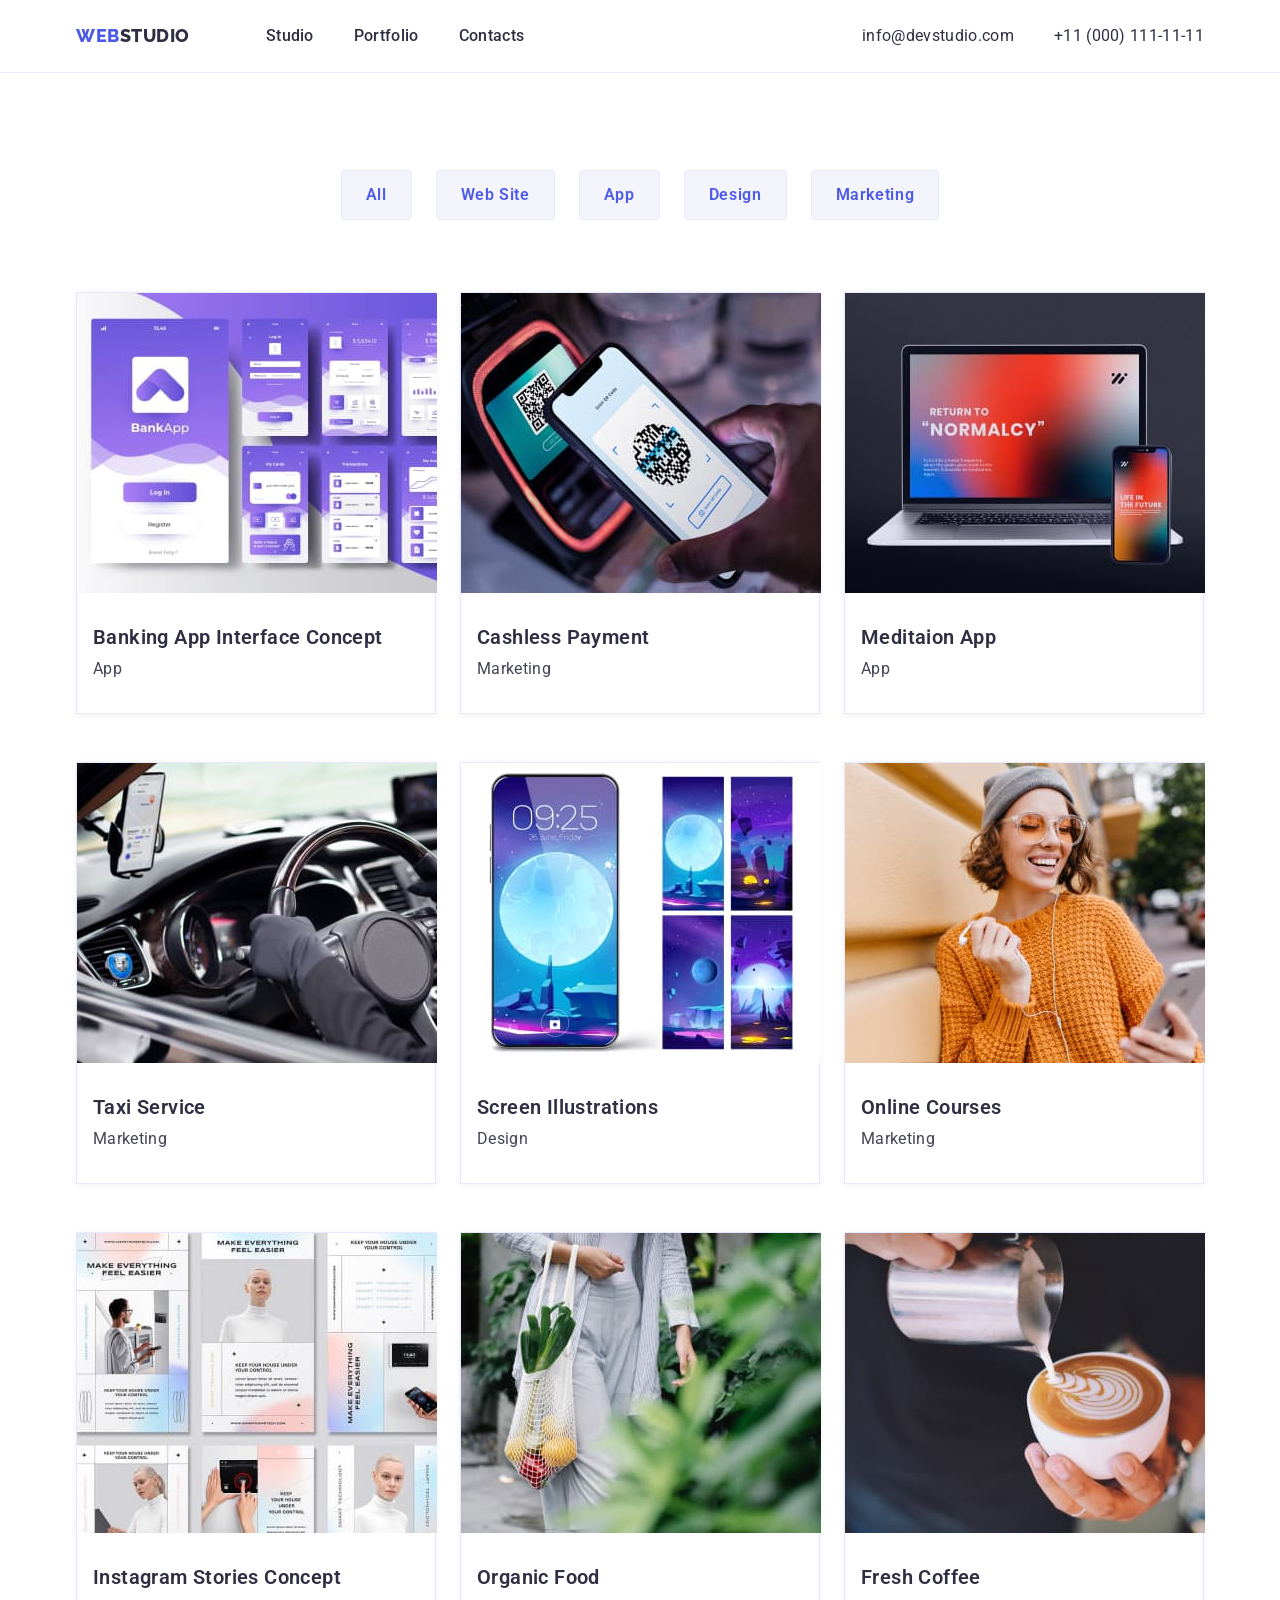
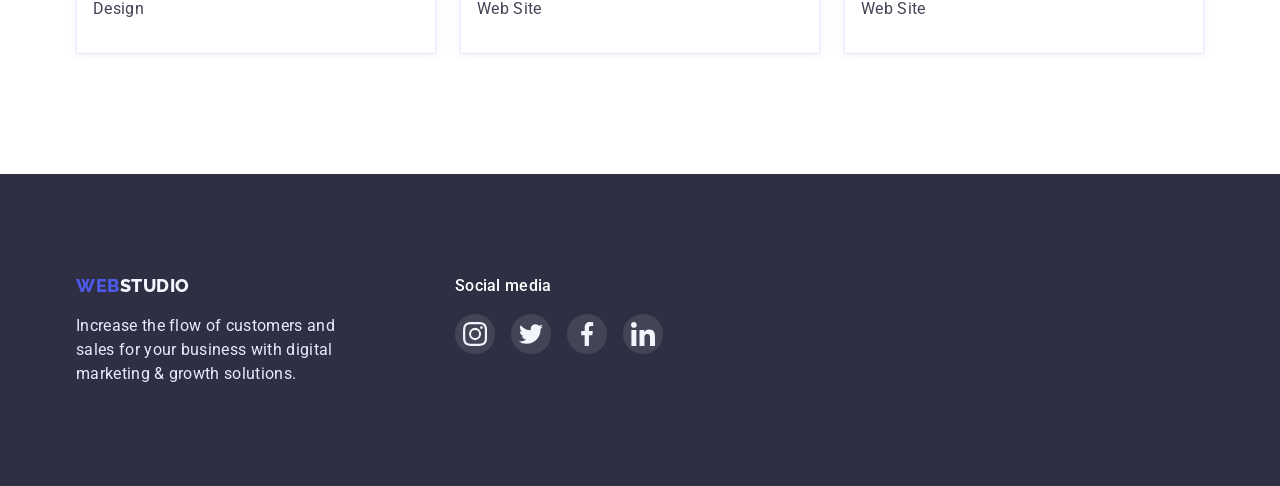
==== portfolio.html @ 6fff5f13 "update html and css files added modal window" ====
<!DOCTYPE html>
<html lang="en">
  <head>
    <meta charset="UTF-8" />
    <meta http-equiv="X-UA-Compatible" content="IE=edge" />
    <meta name="viewport" content="width=device-width, initial-scale=1.0" />
    <title>Document</title>
    <link rel="preconnect" href="https://fonts.googleapis.com" />
    <link rel="preconnect" href="https://fonts.gstatic.com" crossorigin />
    <link
      href="https://fonts.googleapis.com/css2?family=Raleway:wght@800&family=Roboto:wght@400;500;700;900&display=swap"
      rel="stylesheet"
    />
    <link
      rel="stylesheet"
      href="https://cdn.jsdelivr.net/npm/modern-normalize@1.1.0/modern-normalize.min.css"
    />
    <link rel="stylesheet" href="./css/modern-normalize.css" />
    <link rel="stylesheet" href="./css/styles.css" />
  </head>
  <body>
    <!-- Header -->
    <header class="main-header">
      <div class="container header-container">
        <nav class="page-nav">
          <a class="logo link list" href="./index.html"
            ><span class="web">WEB</span><span class="studio">STUDIO</span>
          </a>
          <ul class="menu list">
            <li class="menu-item">
              <a class="menu-link link" href="./index.html">Studio</a>
            </li>
            <li class="menu-item">
              <a class="menu-link link" href="./portfolio.html">Portfolio</a>
            </li>
            <li class="menu-item">
              <a class="menu-link link" href="">Contacts</a>
            </li>
          </ul>
        </nav>
        <ul class="contacts list">
          <li class="contact-item">
            <a class="contact-mail link" href="">info@devstudio.com</a>
          </li>
          <li class="contact-item">
            <a class="contact-tel link" href="">+11 (000) 111-11-11</a>
          </li>
        </ul>
      </div>
    </header>
    <main>
      <!-- Services and Products -->
      <section class="services-port">
        <div class="services-port-cont container">
          <h1 class="hidden">Services</h1>
          <ul class="services-port-item list">
            <li class="service-port-btn">
              <button class="service-btn" type="button">All</button>
            </li>
            <li class="service-port-btn">
              <button class="service-btn" type="button">Web Site</button>
            </li>
            <li class="service-port-btn">
              <button class="service-btn" type="button">App</button>
            </li>
            <li class="service-port-btn">
              <button class="service-btn" type="button">Design</button>
            </li>
            <li class="service-port-btn">
              <button class="service-btn" type="button">Marketing</button>
            </li>
          </ul>
        </div>
        <!-- Products -->
        <div class="products-cont container">
          <ul class="product-list list">
            <li class="product-item">
              <a class="product-img" href="">
                <img
                  src="./images/bankapp.jpg"
                  alt="bankapp"
                  width="360"
                  height="300"
                />
              </a>
              <div class="product-tt">
                <h2 class="product-title">Banking App Interface Concept</h2>
                <p class="product-text">App</p>
              </div>
            </li>
            <li class="product-item">
              <a class="product-img" href="">
                <img
                  src="./images/cashless.jpg"
                  alt="cashless"
                  width="360"
                  height="300"
                />
              </a>
              <div class="product-tt">
                <h2 class="product-title">Cashless Payment</h2>
                <p class="product-text">Marketing</p>
              </div>
            </li>

            <li class="product-item">
              <a class="product-img" href=""
                ><img
                  src="./images/meditaion.jpg"
                  alt="meditaion"
                  width="360"
                  height="300"
                />
              </a>
              <div class="product-tt">
                <h2 class="product-title">Meditaion App</h2>
                <p class="product-text">App</p>
              </div>
            </li>
            <!-- 3-6 -->
            <li class="product-item">
              <a class="product-img" href=""
                ><img
                  src="./images/taxi.jpg"
                  alt="taxi"
                  width="360"
                  height="300"
              /></a>
              <div class="product-tt">
                <h2 class="product-title">Taxi Service</h2>
                <p class="product-text">Marketing</p>
              </div>
            </li>
            <li class="product-item">
              <a class="product-img" href=""
                ><img
                  src="./images/screen.jpg"
                  alt="screen"
                  width="360"
                  height="300"
              /></a>
              <div class="product-tt">
                <h2 class="product-title">Screen Illustrations</h2>
                <p class="product-text">Design</p>
              </div>
            </li>
            <li class="product-item">
              <a class="product-img" href=""
                ><img
                  src="./images/courses.jpg"
                  alt="courses"
                  width="360"
                  height="300"
                />
              </a>
              <div class="product-tt">
                <h2 class="product-title">Online Courses</h2>
                <p class="product-text">Marketing</p>
              </div>
            </li>
            <!-- 6-9 -->
            <li class="product-item">
              <a class="product-img" href=""
                ><img
                  src="./images/instagram.jpg"
                  alt="instagram"
                  width="360"
                  height="300"
              /></a>
              <div class="product-tt">
                <h2 class="product-title">Instagram Stories Concept</h2>
                <p class="product-text">Design</p>
              </div>
            </li>
            <li class="product-item">
              <a class="product-img" href=""
                ><img
                  src="./images/food.jpg"
                  alt="food"
                  width="360"
                  height="300"
              /></a>
              <div class="product-tt">
                <h2 class="product-title">Organic Food</h2>
                <p class="product-text">Web Site</p>
              </div>
            </li>
            <li class="product-item">
              <a class="product-img" href=""
                ><img
                  src="./images/coffee.jpg"
                  alt="coffee"
                  width="360"
                  height="300"
              /></a>
              <div class="product-tt">
                <h2 class="product-title">Fresh Coffee</h2>
                <p class="product-text">Web Site</p>
              </div>
            </li>
          </ul>
        </div>
      </section>
    </main>
    <!-- FOOTER -->
    <footer class="footer">
      <div class="footer-cont container">
        <div class="footer-logo-text">
          <a class="logo link list" href="./index.html"
            ><span class="web">WEB</span
            ><span class="footer-studio">STUDIO </span>
          </a>
          <p class="footer-text">
            Increase the flow of customers and <br />
            sales for your business with digital <br />
            marketing & growth solutions.
          </p>
        </div>
        <div class="social-media">
          <h4 class="footer-media-text">Social media</h4>
          <ul class="footer-list list">
            <li class="footer-list-item">
              <a href="" class="footer-list-link">
                <svg class="footer-list-icon" width="24" height="24">
                  <use href="./images/icons.svg#icon-instagram"></use>
                </svg>
              </a>
            </li>
            <li class="footer-list-item">
              <a href="" class="footer-list-link">
                <svg class="footer-list-icon" width="24" height="24">
                  <use href="./images/icons.svg#icon-twitter"></use>
                </svg>
              </a>
            </li>
            <li class="footer-list-item">
              <a href="" class="footer-list-link">
                <svg class="footer-list-icon" width="24" height="24">
                  <use href="./images/icons.svg#icon-facebook"></use>
                </svg>
              </a>
            </li>
            <li class="footer-list-item">
              <a href="" class="footer-list-link">
                <svg class="footer-list-icon" width="24" height="24">
                  <use href="./images/icons.svg#icon-linkedin"></use>
                </svg>
              </a>
            </li>
          </ul>
        </div>
      </div>
    </footer>
  </body>
</html>
---- css/styles.css ----
:root {
  --primary-font: "Roboto", sans-serif;
  --secondary-font: "Raleway", sans-serif;
  --primary-text-color: #2e2f42;
  --secondary-text-color: #434455;
}

h1,
h2,
h3,
h4,
p {
  margin: 0;
}

ul,
ol {
  margin: 0;
  padding-left: 0;
}

img {
  display: block;
}

button {
  cursor: pointer;
}
.list {
  list-style: none;
}
.link {
  text-decoration: none;
}

body {
  font-family: var(--primary-font);
  color: var(--primary-text-color);
}

.container {
  width: 1158px;
  margin: 0 auto;
  padding-left: 15px;
  padding-right: 15px;
}
/* HEADER */
/* _____________________________ */
.main-header {
  background-color: #ffffff;
  border-bottom: 1px solid #e7e9fc;
  padding-top: 24px;
  padding-bottom: 24px;
}

.header-container {
  display: flex;
  align-items: center;
}
.page-nav {
  display: flex;
  align-items: center;
}

.menu {
  display: flex;
  margin-left: 76px;
}

.menu-item:not(:last-child) {
  margin-right: 40px;
}

.menu-link {
  font-weight: 500;
  font-size: 16px;
  line-height: 1.5;
  letter-spacing: 0.02em;
  color: var(--primary-text-color);
}

.menu-link:hover,
.menu-link:focus {
  color: #4d5ae5;
}
.logo {
  font-family: var(--secondary-font);
  font-weight: 800;
  font-size: 18px;
  line-height: 1.33;
  letter-spacing: 0.03em;
  text-transform: uppercase;
}
.web {
  color: #4d5ae5;
}

.studio {
  color: var(--primary-text-color);
}

.contacts {
  display: flex;
  align-items: center;
  margin-left: auto;
}

.contact-item:not(:last-child) {
  margin-right: 40px;
}

.contact-mail,
.contact-tel {
  color: var(--primary-text-color);
  font-size: 16px;
  line-height: 1.5;
  letter-spacing: 0.02em;
}
.contact-mail:hover,
.contact-mail:focus {
  color: #4d5ae5;
}

.contact-tel:hover,
.contact-tel:focus {
  color: #4d5ae5;
}

/* HERO -======================================*/
.hero {
  background-color: #2e2f42;
  background-image: linear-gradient(
      to right,
      rgba(46, 47, 66, 0.7),
      rgba(46, 47, 66, 0.7)
    ),
    url(../images/people-office.jpg);
  margin-left: auto;
  margin-right: auto;
  max-width: 1440px;
  height: 600px;
  background-repeat: no-repeat;
  background-image: cover;
  background-position: center;
  padding-bottom: 188px;
  padding-top: 188px;
}

.hero-container {
  text-align: center;
}

.hero-title {
  font-weight: 700;
  font-size: 56px;
  line-height: 1.07;
  letter-spacing: 0.02em;
  color: #ffffff;
  max-width: 496px;
  margin-right: auto;
  margin-left: auto;
  margin-bottom: 48px;
}

.modal-btn {
  display: inline-block;
  min-width: 169px;
  height: 56px;
  box-shadow: 0px 4px 4px rgba(0, 0, 0, 0.15);
  border-radius: 4px;
  font-weight: 500;
  font-size: 16px;
  line-height: 1.18;
  border-color: transparent;
  letter-spacing: 0.04em;
  color: #ffffff;
  background: #4d5ae5;
}

.modal-btn:hover,
.modal-btn:focus {
  background-color: #404bbf;
  box-shadow: 0px 4px 4px rgba(0, 0, 0, 0.15);
}
/* VALUES ======================================*/
.values {
  padding-top: 120px;
  padding-bottom: 120px;
}
.values-list {
  display: flex;
  justify-content: space-between;
}
.values-item{
  width:264px;
}

.values-item::before {
  width: 264px;
  display: block;
  content: "";
  height: 112px;
  background-repeat: no-repeat;
  background-size: 64px 64px;
  background-position: center;
  background-color: #f4f4fd;
  border-radius: 4px;
}

.values-item-st::before {
  background-image: url(../images/antenna.svg);
}

.values-item-pun::before {
  background-image: url(../images/clock.svg);
}

.values-item-dil::before {
  background-image: url(../images/diagram.svg);
}

.values-item-tec::before {
  background-image: url(../images/astronaut.svg);
}

.values-title {
  font-weight: 600;
  font-size: 20px;
  line-height: 1.2;
  letter-spacing: 0.02em;
  color: var(--primary-text-color);
  padding-top: 8px;
}

.values-text {
  font-size: 16px;
  line-height: 1.5;
  letter-spacing: 0.02em;
  color: var(--secondary-text-color);
  margin-top: 8px;
}

/* SERVICES ========================================*/
.services {
  padding-top: 0px;
  padding-bottom: 120px;
}
.services-list {
  display: flex;
}
.services-item {
  margin-right: 24px;
}

.services-item:not(:last-child) {
  margin-right: 24px;
}

.services-main-title {
  font-weight: 600;
  font-size: 36px;
  line-height: 1.11;
  text-align: center;
  letter-spacing: 0.02em;
  text-transform: capitalize;
  color: var(--primary-text-color);
  margin-bottom: 72px;
}

/* TEAM =====================================*/
.team {
  background: #f4f4fd;
  padding-top: 120px;
  padding-bottom: 120px;
}

.team-list {
  display: flex;
}
.team-item {
  margin-right: 24px;
  box-shadow: 0px 1px 6px rgba(46, 47, 66, 0.08),
    0px 1px 1px rgba(46, 47, 66, 0.16), 0px 2px 1px rgba(46, 47, 66, 0.08);
  border-radius: 0px 0px 4px 4px;
}

.team-item:not(:last-child) {
  margin-right: 24px;
}

.team-title {
  font-weight: 600;
  font-size: 36px;
  line-height: 1.11;
  text-align: center;
  letter-spacing: 0.02em;
  text-transform: capitalize;
  color: var(--primary-text-color);
  margin-bottom: 72px;
}

.team-name {
  font-weight: 600;
  font-size: 20px;
  line-height: 1.2;
  text-align: center;
  letter-spacing: 0.02em;
  color: var(--primary-text-color);
  padding-top: 32px;
  margin-bottom: 8px;
  background-color: #fff;
}

.team-position {
  font-size: 16px;
  line-height: 1.5;
  text-align: center;
  letter-spacing: 0.02em;
  color: var(--secondary-text-color);
  padding-bottom: 8px;
  background-color: #ffffff;
}
.team-background {
  background-color: #fff;
}

.social-list {
  display: flex;
  justify-content: center;
  gap: 24px;
  padding-bottom: 32px;
}

.social-list-link {
  display: flex;
  justify-content: center;
  align-items: center;
  width: 40px;
  height: 40px;
  border-radius: 50%;
  background: #4d5ae5;
}
.social-list-icon {
  fill: #f4f4fd;
}
/* CLIENTS============================= */

.clients {
  padding-top: 130px;
  padding-bottom: 120px;
}

.clients-title {
  text-align: center;
  font-family: var(--primary-font);
  font-weight: 700;
  font-size: 36px;
  line-height: 1.1;
  letter-spacing: 0.02em;
  text-transform: capitalize;
  padding-bottom: 72px;
}
.clients-list {
  display: flex;
  justify-content: center;
  gap: 24px;
}
.clients-list-link {
  display: flex;
  justify-content: center;
  align-items: center;
  width: 168px;
  height: 88px;
  border: 1px solid #8e8f99;
  border-radius: 4px;
}

.clients-list-icon {
  fill: #8e8f99;
}

.clients-list-link:hover,
.clients-list-link:focus {
  border: 1px solid #404bbf;
  border-radius: 4px;
}

.clients-list-link:hover .clients-list-icon,
.clients-list-link:focus .clients-list-icon {
  fill: #404bbf;
}

/* FOOTER ====================================*/
.footer {
  background: #2e2f42;
  padding-top: 100px;
  padding-bottom: 100px;
}
.footer-cont {
  display:flex;
}

.footer-studio {
  color: #f4f4fd;
}
.social-media {
  margin-left: 120px;
}

.footer-list {
  display: flex;
  justify-content: center;
  gap: 16px;
}

.footer-list-link {
  display: flex;
  justify-content: center;
  align-items: center;
  width: 40px;
  height: 40px;
  border-radius: 50%;
  background: rgba(255, 255, 255, 0.1);
}

.footer-list-link:hover,
.footer-list-link:focus {
  background: #31d0aa;
}
.footer-text {
  font-size: 16px;
  line-height: 1.5;
  letter-spacing: 0.02em;
  color: #e7e9fc;
  margin-top: 16px;
}

.footer-media-text {
  font-family: var(--primary-font);
  font-weight: 500;
  font-size: 16px;
  line-height: 1.5;
  letter-spacing: 0.02em;
  color: #ffffff;
  align-self: center;
  margin-bottom: 16px;
}
.footer-list-icon {
  fill: #f4f4fd;
}
/* -==========PORTFOLIO-==========
==================================== */

/* SERVICES================= */
.services-port {
  padding-top: 69px;
  padding-bottom: 120px;
}
.services-port-cont {
  margin-bottom: 72px;
}

.services-port-item {
  display: flex;
  justify-content: center;
  align-items: center;
}

.service-port-btn:not(:last-child) {
  margin-right:24px;
}
.service-btn {
  display: block;
  padding-top: 12px;
  padding-bottom: 12px;
  padding-left: 24px;
  padding-right: 24px;
  font-weight: 600;
  font-size: 16px;
  line-height: 1.5;
  align-items: center;
  text-align: center;
  letter-spacing: 0.04em;
  color: #4d5ae5;
  background: #f4f4fd;
  border: transparent;
  border: 1px solid #e7e9fc;
  border-radius: 4px;
}

.service-btn:hover,
.service-btn:focus {
  background: #4d5ae5;
  color: #ffffff;
  box-shadow: 0px 3px 1px rgba(0, 0, 0, 0.1), 0px 2px 1px rgba(0, 0, 0, 0.08),
    0px 2px 2px rgba(0, 0, 0, 0.12);
}

.hidden {
  visibility: hidden;
}
/* PRODUCTS! ========================= */

.product-list {
  display: flex;
  flex-wrap: wrap;
  align-items: center;
}

.product-item {
  width: 360px;
  margin-right: 24px;
  margin-bottom: 48px;
  border: 1px solid #e7e9fc;
  box-shadow: 0px 1px 6px rgba(46, 47, 66, 0.08);
}

.product-item:hover,
.product-item:focus {
  border: 0.5px solid #f4f4fd;
  box-shadow: 0px 1px 6px rgba(46, 47, 66, 0.08),
    0px 1px 1px rgba(46, 47, 66, 0.16), 0px 2px 1px rgba(46, 47, 66, 0.08);
}

.product-item:nth-child(3n) {
  margin-right: 0;
}
.product-item:nth-last-child(-n + 3) {
  margin-bottom: 0;
}

.product-tt {
  padding-bottom: 32px;
  padding-left: 16px;
  padding-top: 32px;
}

.product-title {
  padding-bottom: 8px;
  font-weight: 600;
  font-size: 20px;
  line-height: 1.2;
  letter-spacing: 0.02em;
  color: var(--primary-text-color);
}

.product-text {
  font-size: 16px;
  line-height: 1.5;
  letter-spacing: 0.02em;
  color: var(--secondary-text-color);
}
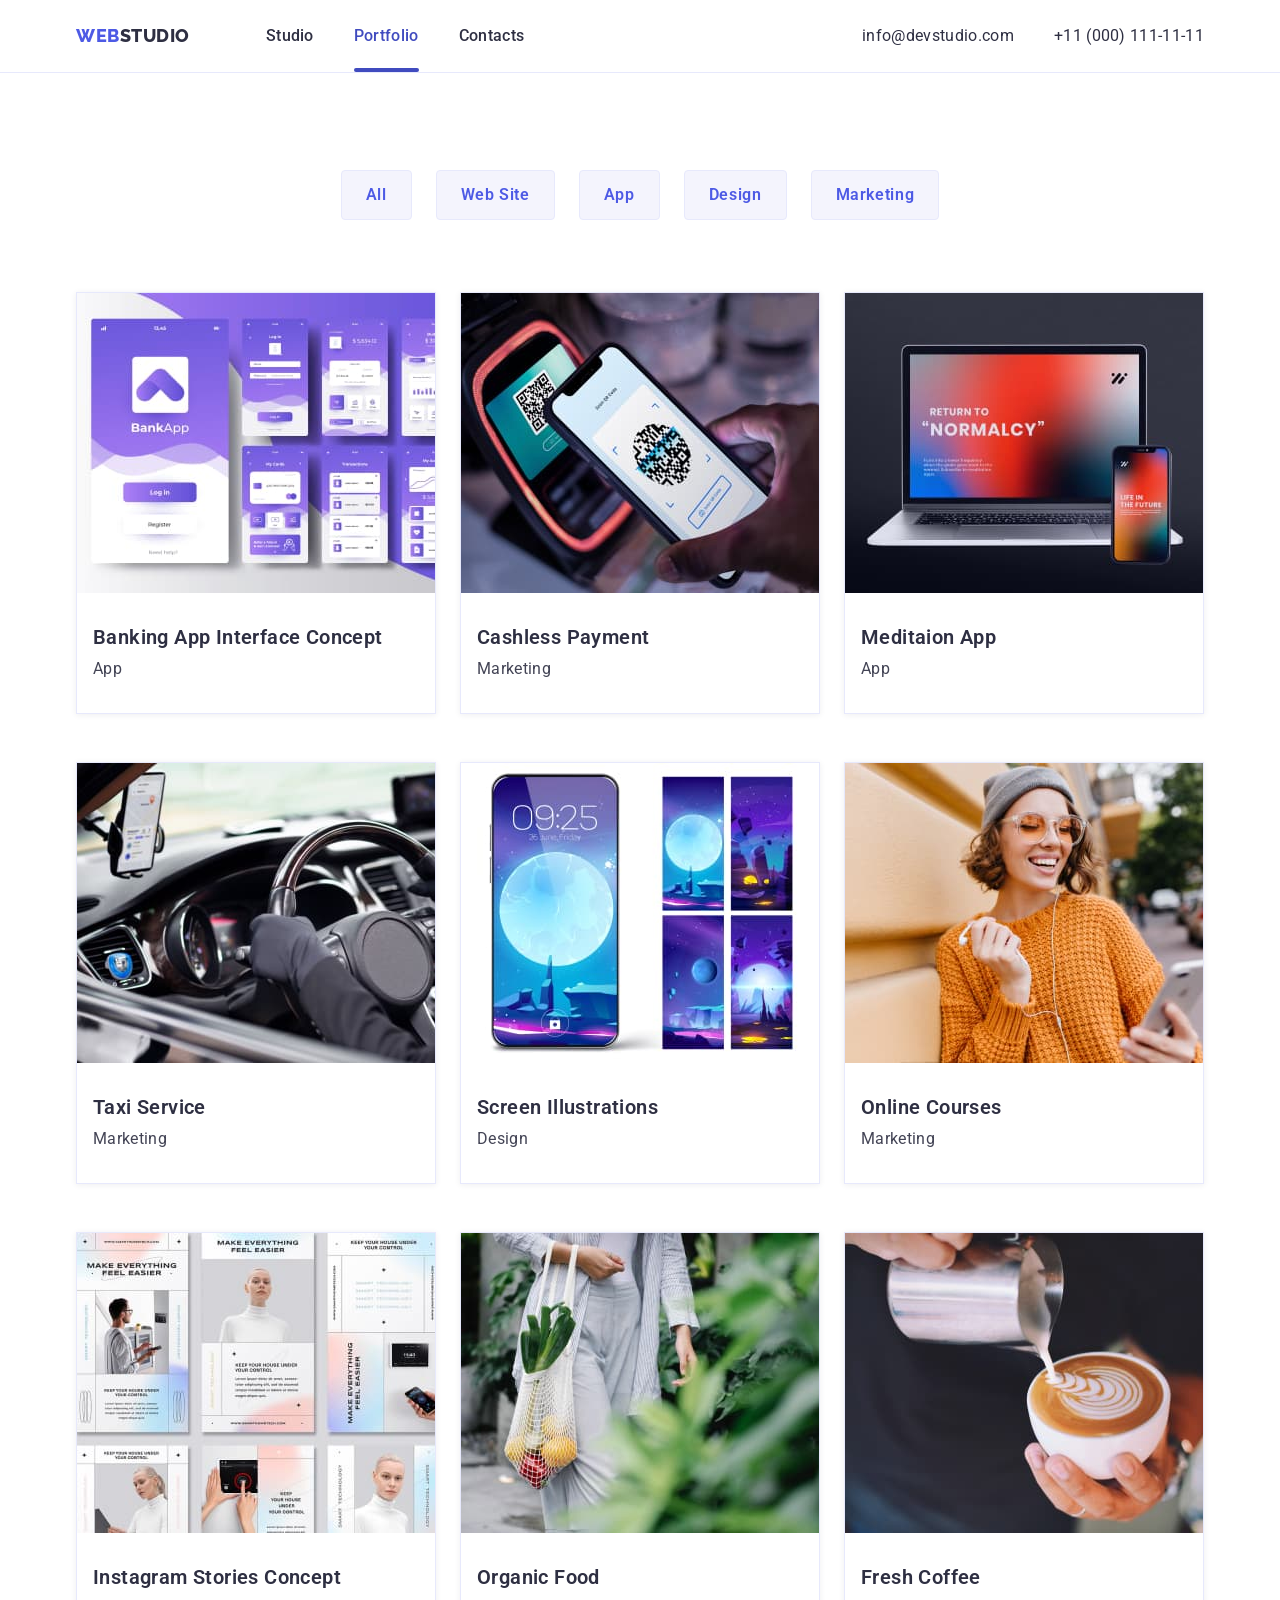
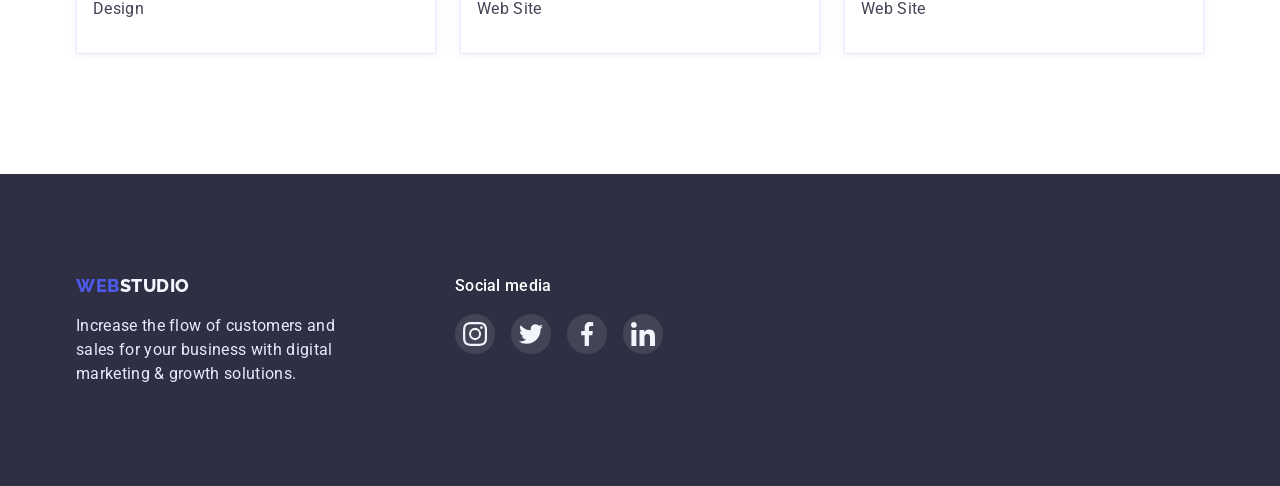
==== commit d825039e: "update" ====
--- a/portfolio.html
+++ b/portfolio.html
@@ -31,7 +31,7 @@
               <a class="menu-link link" href="./index.html">Studio</a>
             </li>
             <li class="menu-item">
-              <a class="menu-link link" href="./portfolio.html">Portfolio</a>
+              <a class="menu-link current link" href="./portfolio.html">Portfolio</a>
             </li>
             <li class="menu-item">
               <a class="menu-link link" href="">Contacts</a>
@@ -75,42 +75,53 @@
         <div class="products-cont container">
           <ul class="product-list list">
             <li class="product-item">
-              <a class="product-img" href="">
-                <img
+              <a href="#" class="product-img">
+                <div class="product-div">
+                <img class="img-pr"
                   src="./images/bankapp.jpg"
                   alt="bankapp"
                   width="360"
                   height="300"
                 />
-              </a>
+                <p class="overlay">14 Stylish and User-Friendly App Design Concepts · Task Manager App · Calorie Tracker App · Exotic Fruit Ecommerce App · Cloud Storage App</p>
+              </div>
+              </a>          
               <div class="product-tt">
                 <h2 class="product-title">Banking App Interface Concept</h2>
                 <p class="product-text">App</p>
               </div>
-            </li>
-            <li class="product-item">
-              <a class="product-img" href="">
+           
+            </li>
+            <li class="product-item">
+              <a href="#" class="product-img">
+                <div class="product-div">
                 <img
                   src="./images/cashless.jpg"
                   alt="cashless"
                   width="360"
                   height="300"
                 />
+                <p class="overlay">14 Stylish and User-Friendly App Design Concepts · Task Manager App · Calorie Tracker App · Exotic Fruit Ecommerce App · Cloud Storage App</p>
+              </div>
               </a>
               <div class="product-tt">
                 <h2 class="product-title">Cashless Payment</h2>
                 <p class="product-text">Marketing</p>
               </div>
+           
             </li>
 
             <li class="product-item">
-              <a class="product-img" href=""
-                ><img
+              <a  href="#" class="product-img">
+                <div class="product-div">
+                <img
                   src="./images/meditaion.jpg"
                   alt="meditaion"
                   width="360"
                   height="300"
                 />
+                <p class="overlay">14 Stylish and User-Friendly App Design Concepts · Task Manager App · Calorie Tracker App · Exotic Fruit Ecommerce App · Cloud Storage App</p>
+              </div>
               </a>
               <div class="product-tt">
                 <h2 class="product-title">Meditaion App</h2>
@@ -120,12 +131,15 @@
             <!-- 3-6 -->
             <li class="product-item">
               <a class="product-img" href=""
-                ><img
+                >
+                <div class="product-div"><img
                   src="./images/taxi.jpg"
                   alt="taxi"
                   width="360"
                   height="300"
-              /></a>
+              />
+              <p class="overlay">14 Stylish and User-Friendly App Design Concepts · Task Manager App · Calorie Tracker App · Exotic Fruit Ecommerce App · Cloud Storage App</p>
+            </div></a>
               <div class="product-tt">
                 <h2 class="product-title">Taxi Service</h2>
                 <p class="product-text">Marketing</p>
@@ -133,12 +147,15 @@
             </li>
             <li class="product-item">
               <a class="product-img" href=""
-                ><img
+                >
+                <div class="product-div"><img
                   src="./images/screen.jpg"
                   alt="screen"
                   width="360"
                   height="300"
-              /></a>
+              />
+              <p class="overlay">14 Stylish and User-Friendly App Design Concepts · Task Manager App · Calorie Tracker App · Exotic Fruit Ecommerce App · Cloud Storage App</p>
+            </div></a>
               <div class="product-tt">
                 <h2 class="product-title">Screen Illustrations</h2>
                 <p class="product-text">Design</p>
@@ -146,12 +163,16 @@
             </li>
             <li class="product-item">
               <a class="product-img" href=""
-                ><img
+                >
+                <div class="product-div">
+                  <img
                   src="./images/courses.jpg"
                   alt="courses"
                   width="360"
                   height="300"
                 />
+                <p class="overlay">14 Stylish and User-Friendly App Design Concepts · Task Manager App · Calorie Tracker App · Exotic Fruit Ecommerce App · Cloud Storage App</p>
+              </div>
               </a>
               <div class="product-tt">
                 <h2 class="product-title">Online Courses</h2>
@@ -161,12 +182,15 @@
             <!-- 6-9 -->
             <li class="product-item">
               <a class="product-img" href=""
-                ><img
+                >
+                <div class="product-div"><img
                   src="./images/instagram.jpg"
                   alt="instagram"
                   width="360"
                   height="300"
-              /></a>
+              />
+              <p class="overlay">14 Stylish and User-Friendly App Design Concepts · Task Manager App · Calorie Tracker App · Exotic Fruit Ecommerce App · Cloud Storage App</p>
+            </div></a>
               <div class="product-tt">
                 <h2 class="product-title">Instagram Stories Concept</h2>
                 <p class="product-text">Design</p>
@@ -174,12 +198,15 @@
             </li>
             <li class="product-item">
               <a class="product-img" href=""
-                ><img
+                >
+                <div class="product-div"><img
                   src="./images/food.jpg"
                   alt="food"
                   width="360"
                   height="300"
-              /></a>
+              />
+              <p class="overlay">14 Stylish and User-Friendly App Design Concepts · Task Manager App · Calorie Tracker App · Exotic Fruit Ecommerce App · Cloud Storage App</p>
+            </div></a>
               <div class="product-tt">
                 <h2 class="product-title">Organic Food</h2>
                 <p class="product-text">Web Site</p>
@@ -187,12 +214,15 @@
             </li>
             <li class="product-item">
               <a class="product-img" href=""
-                ><img
+                >
+                <div class="product-div"><img
                   src="./images/coffee.jpg"
                   alt="coffee"
                   width="360"
                   height="300"
-              /></a>
+              />
+              <p class="overlay">14 Stylish and User-Friendly App Design Concepts · Task Manager App · Calorie Tracker App · Exotic Fruit Ecommerce App · Cloud Storage App</p>
+            </div></a>
               <div class="product-tt">
                 <h2 class="product-title">Fresh Coffee</h2>
                 <p class="product-text">Web Site</p>
@@ -251,5 +281,5 @@
         </div>
       </div>
     </footer>
-  </body>
+    </body>
 </html>
--- a/css/styles.css
+++ b/css/styles.css
@@ -72,17 +72,35 @@
 }
 
 .menu-link {
+  position: relative;
+  display: block;
   font-weight: 500;
   font-size: 16px;
   line-height: 1.5;
   letter-spacing: 0.02em;
   color: var(--primary-text-color);
+  transition: color 250ms cubic-bezier(0.4, 0, 0.2, 1);
 }
 
 .menu-link:hover,
 .menu-link:focus {
   color: #4d5ae5;
 }
+.menu-link.current {
+  color: #404bbf;
+}
+.menu-link.current::after {
+  display: block;
+  content: "";
+  position: absolute;
+  left: 0;
+  bottom: -100%;
+  width: 100%;
+  height: 4px;
+  background: #404bbf;
+  border-radius: 2px;
+}
+
 .logo {
   font-family: var(--secondary-font);
   font-weight: 800;
@@ -115,6 +133,7 @@
   font-size: 16px;
   line-height: 1.5;
   letter-spacing: 0.02em;
+  transition: color 250ms cubic-bezier(0.4, 0, 0.2, 1);
 }
 .contact-mail:hover,
 .contact-mail:focus {
@@ -175,6 +194,8 @@
   letter-spacing: 0.04em;
   color: #ffffff;
   background: #4d5ae5;
+  transition: background-color 250ms cubic-bezier(0.4, 0, 0.2, 1),
+    box-shadow 250ms cubic-bezier(0.4, 0, 0.2, 1);
 }
 
 .modal-btn:hover,
@@ -191,8 +212,8 @@
   display: flex;
   justify-content: space-between;
 }
-.values-item{
-  width:264px;
+.values-item {
+  width: 264px;
 }
 
 .values-item::before {
@@ -373,6 +394,7 @@
   height: 88px;
   border: 1px solid #8e8f99;
   border-radius: 4px;
+  transition: fill 250ms cubic-bezier(0.4, 0, 0.2, 1);
 }
 
 .clients-list-icon {
@@ -397,7 +419,7 @@
   padding-bottom: 100px;
 }
 .footer-cont {
-  display:flex;
+  display: flex;
 }
 
 .footer-studio {
@@ -420,12 +442,13 @@
   width: 40px;
   height: 40px;
   border-radius: 50%;
-  background: rgba(255, 255, 255, 0.1);
+  background-color: rgba(255, 255, 255, 0.1);
+  transition: background-color 250ms cubic-bezier(0.4, 0, 0.2, 1);
 }
 
 .footer-list-link:hover,
 .footer-list-link:focus {
-  background: #31d0aa;
+  background-color: #31d0aa;
 }
 .footer-text {
   font-size: 16px;
@@ -467,7 +490,7 @@
 }
 
 .service-port-btn:not(:last-child) {
-  margin-right:24px;
+  margin-right: 24px;
 }
 .service-btn {
   display: block;
@@ -482,15 +505,18 @@
   text-align: center;
   letter-spacing: 0.04em;
   color: #4d5ae5;
-  background: #f4f4fd;
+  background-color: #f4f4fd;
   border: transparent;
   border: 1px solid #e7e9fc;
   border-radius: 4px;
+  transition: background-color 250ms cubic-bezier(0.4, 0, 0.2, 1),
+    color 250ms cubic-bezier(0.4, 0, 0.2, 1),
+    box-shadow 250ms cubic-bezier(0.4, 0, 0.2, 1);
 }
 
 .service-btn:hover,
 .service-btn:focus {
-  background: #4d5ae5;
+  background-color: #4d5ae5;
   color: #ffffff;
   box-shadow: 0px 3px 1px rgba(0, 0, 0, 0.1), 0px 2px 1px rgba(0, 0, 0, 0.08),
     0px 2px 2px rgba(0, 0, 0, 0.12);
@@ -513,6 +539,7 @@
   margin-bottom: 48px;
   border: 1px solid #e7e9fc;
   box-shadow: 0px 1px 6px rgba(46, 47, 66, 0.08);
+  transition: box-shadow 250ms cubic-bezier(0.4, 0, 0.2, 1);
 }
 
 .product-item:hover,
@@ -521,6 +548,10 @@
   box-shadow: 0px 1px 6px rgba(46, 47, 66, 0.08),
     0px 1px 1px rgba(46, 47, 66, 0.16), 0px 2px 1px rgba(46, 47, 66, 0.08);
 }
+.product-img:hover .overlay,
+.product-img:focus .overlay {
+  transform: translate(0, 0);
+}
 
 .product-item:nth-child(3n) {
   margin-right: 0;
@@ -550,3 +581,94 @@
   letter-spacing: 0.02em;
   color: var(--secondary-text-color);
 }
+
+.product-div {
+  overflow: hidden;
+  position: relative;
+}
+
+.overlay {
+  position: absolute;
+  left: 0;
+  top: 0;
+  width: 100%;
+  height: 100%;
+  transform: translate(0, 100%);
+  transition: transform 250ms linear;
+  font-family: var(--primary-font);
+  font-weight: 400;
+  font-size: 16px;
+  line-height: 1.5;
+  letter-spacing: 0.02em;
+  color: #f4f4fd;
+  background: #4d5ae5;
+  padding-top: 40px;
+  padding-right: 32px;
+  padding-bottom: 164px;
+  padding-left: 32px;
+}
+
+/* -==========MODAL WINDOW-==========
+==================================== */
+.backdrop {
+  position: fixed;
+  left: 0;
+  top: 0;
+  z-index: 100;
+  width: 100%;
+  height: 100%;
+  background-color: rgba(46, 47, 66, 0.4);
+  transition: opacity 250ms cubic-bezier(0.4, 0, 0.2, 1),
+    visibility 250ms cubic-bezier(0.4, 0, 0.2, 1);
+}
+
+.backdrop.is-hidden {
+  opacity: 0;
+  visibility: hidden;
+  pointer-events: none;
+}
+
+.modal {
+  position: absolute;
+  top: 50%;
+  left: 50%;
+  width: 408px;
+  height: 576px;
+  background: #fcfcfc;
+  box-shadow: 0px 1px 1px rgba(0, 0, 0, 0.14), 0px 1px 3px rgba(0, 0, 0, 0.12),
+    0px 2px 1px rgba(0, 0, 0, 0.2);
+  border-radius: 4px;
+  transform: translate(-50%, -50%) scale(1);
+  transition: transform 250ms cubic-bezier(0.4, 0, 0.2, 1);
+}
+.backdrop.is-hidden .modal {
+  transform: translate(-50%, -50%) scale(0);
+}
+.modal-close-btn {
+  position: absolute;
+  top: 10px;
+  right: 10px;
+  display: flex;
+  justify-content: center;
+  align-items: center;
+  width: 24px;
+  height: 24px;
+  padding: 8px;
+  border-radius: 50%;
+  background: #e7e9fc;
+  border: 1px solid rgba(0, 0, 0, 0.1);
+  transition: background-color 250ms cubic-bezier(0.4, 0, 0.2, 1);
+}
+.modal-close-btn-icon {
+  transition: fill 250ms cubic-bezier(0.4, 0, 0.2, 1);
+}
+
+.modal-close-btn:hover,
+.modal-close-btn:focus {
+  background-color: #404bbf;
+}
+
+.modal-close-btn:hover .modal-close-btn-icon,
+.modal-close-btn:focus .modal-close-btn-icon {
+  fill: #ffffff;
+}
